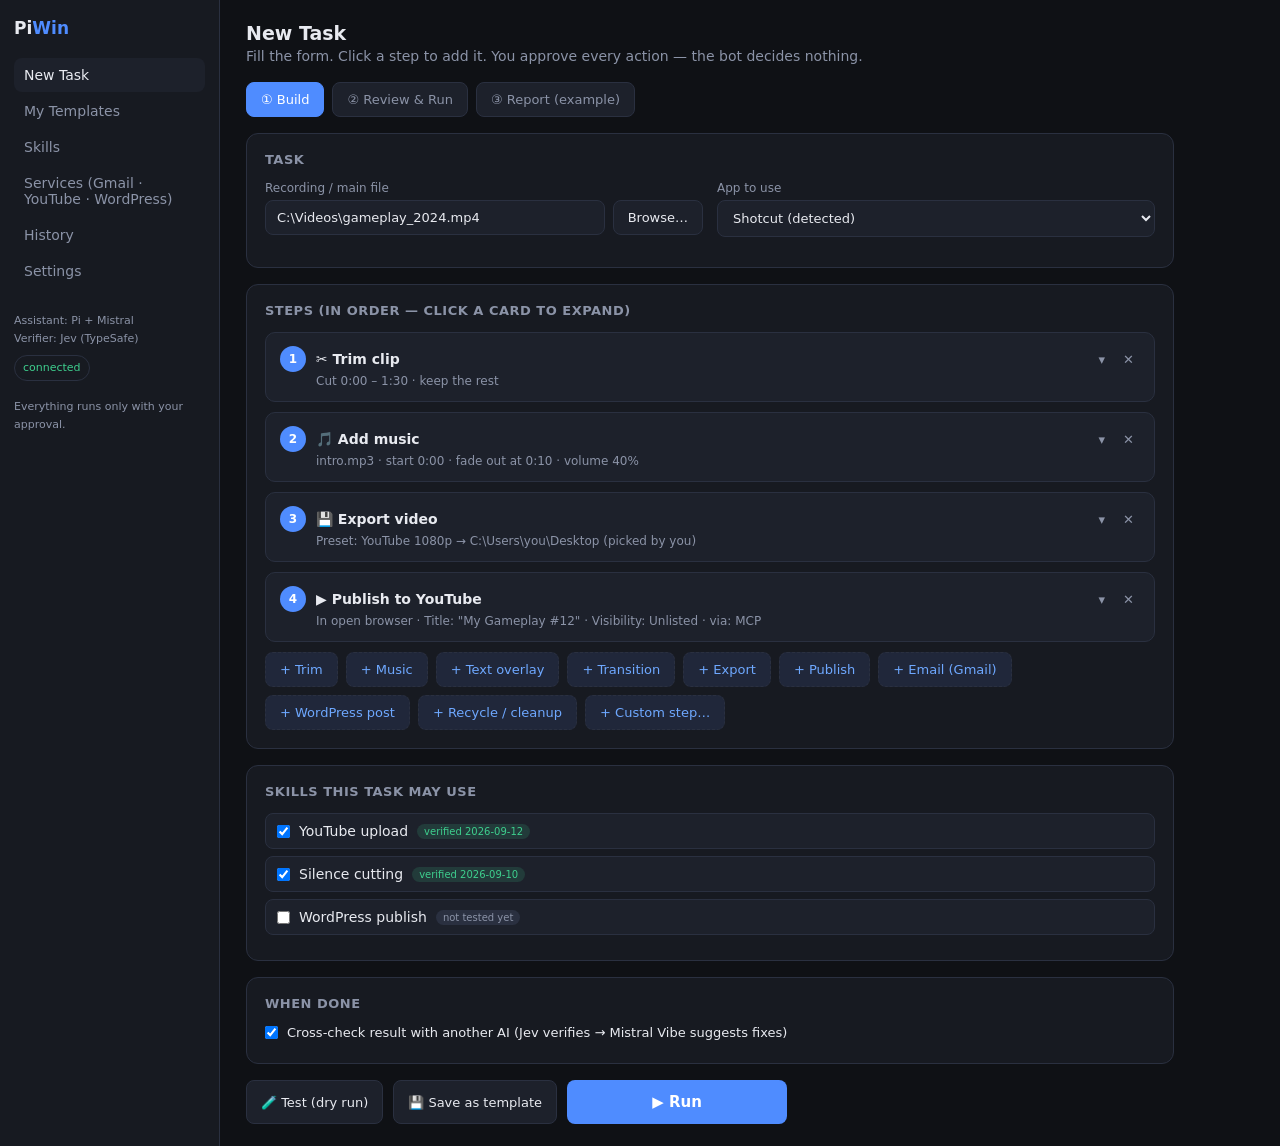
==== pi-windows-agent/mockup/index.html @ 422e1330 "Add interactive PiWin UI mockup (build / run / report tabs) Co-authored-by: sourovdeb <sourovdeb@use" ====
<!DOCTYPE html>
<html lang="en">
<head>
<meta charset="UTF-8">
<meta name="viewport" content="width=device-width, initial-scale=1.0">
<title>PiWin — UI Mockup</title>
<style>
  :root{
    --bg:#0f1115;--panel:#171a21;--card:#1d212b;--line:#2a3040;
    --txt:#e8eaf0;--mut:#8b93a7;--acc:#4f8cff;--acc2:#6ea8ff;
    --ok:#3ecf8e;--warn:#f5b83d;--bad:#ef5b5b;
  }
  *{box-sizing:border-box;margin:0;padding:0;font-family:"Segoe UI",system-ui,sans-serif}
  body{background:var(--bg);color:var(--txt);font-size:14px}
  .app{display:grid;grid-template-columns:220px 1fr;min-height:100vh}
  /* sidebar */
  .side{background:var(--panel);border-right:1px solid var(--line);padding:18px 14px}
  .logo{font-weight:700;font-size:17px;margin-bottom:20px}
  .logo span{color:var(--acc)}
  .nav a{display:block;padding:9px 10px;border-radius:8px;color:var(--mut);text-decoration:none;margin-bottom:2px}
  .nav a.on{background:var(--card);color:var(--txt)}
  .nav a:hover{color:var(--txt)}
  .foot{margin-top:24px;font-size:11px;color:var(--mut);line-height:1.6}
  .mode{display:inline-block;margin-top:8px;padding:3px 8px;border:1px solid var(--line);border-radius:20px;font-size:11px;color:var(--ok)}
  /* main */
  .main{padding:22px 26px;max-width:980px}
  h1{font-size:19px;margin-bottom:4px}
  .sub{color:var(--mut);margin-bottom:18px}
  .panel{background:var(--panel);border:1px solid var(--line);border-radius:12px;padding:18px;margin-bottom:16px}
  .panel h2{font-size:13px;text-transform:uppercase;letter-spacing:.5px;color:var(--mut);margin-bottom:14px}
  .row{display:flex;gap:14px;flex-wrap:wrap;margin-bottom:12px}
  .f{flex:1;min-width:200px}
  label{display:block;font-size:12px;color:var(--mut);margin-bottom:5px}
  input[type=text],select,textarea{width:100%;background:var(--card);border:1px solid var(--line);border-radius:8px;color:var(--txt);padding:9px 11px;font-size:13px}
  .picker{display:flex;gap:8px;align-items:center}
  .picker input{flex:1}
  button{cursor:pointer;border:none;border-radius:8px;font-size:13px;padding:9px 14px}
  .btn-sec{background:var(--card);color:var(--txt);border:1px solid var(--line)}
  .btn-acc{background:var(--acc);color:#fff;font-weight:600}
  .btn-acc.big{width:100%;padding:13px;font-size:15px}
  .btn-ok{background:var(--ok);color:#08281a;font-weight:600}
  .btn-stop{background:transparent;border:1px solid var(--bad);color:var(--bad)}
  /* steps */
  .step{background:var(--card);border:1px solid var(--line);border-radius:10px;padding:13px 14px;margin-bottom:10px}
  .step .head{display:flex;align-items:center;gap:10px}
  .num{width:26px;height:26px;border-radius:50%;background:var(--acc);color:#fff;display:flex;align-items:center;justify-content:center;font-size:12px;font-weight:700;flex-shrink:0}
  .sname{font-weight:600}
  .sdesc{color:var(--mut);font-size:12px;margin:2px 0 0 36px}
  .right{margin-left:auto;display:flex;gap:6px}
  .icon{background:transparent;border:none;color:var(--mut);font-size:13px;padding:4px 6px}
  .icon:hover{color:var(--txt)}
  .assist{margin:10px 0 0 36px;border-top:1px dashed var(--line);padding-top:10px}
  .assist .t{font-size:12px;color:var(--warn);margin-bottom:8px}
  .assist textarea{min-height:48px;font-size:12px}
  .chips{display:flex;gap:6px;flex-wrap:wrap;margin-top:8px}
  .chip{font-size:11px;padding:3px 9px;border-radius:20px;background:#232839;color:var(--mut)}
  .chip.r{color:var(--acc2);cursor:pointer}
  .steps-add{display:flex;gap:8px;flex-wrap:wrap;margin-top:4px}
  .steps-add button{background:#20273a;color:var(--acc2);border:1px dashed var(--line)}
  /* skills */
  .skill{display:flex;align-items:center;gap:9px;background:var(--card);border:1px solid var(--line);border-radius:8px;padding:9px 11px;margin-bottom:7px}
  .badge{font-size:10px;padding:2px 7px;border-radius:20px;background:rgba(62,207,142,.15);color:var(--ok)}
  .badge.none{background:#2a3040;color:var(--mut)}
  /* checklist run view */
  .run{display:none}
  .bar{position:sticky;top:0;background:var(--panel);border:1px solid var(--line);border-radius:12px;padding:12px 16px;display:flex;align-items:center;gap:12px;margin-bottom:16px;z-index:5}
  .bar .st{font-weight:600}
  .bar .prog{flex:1;height:7px;background:var(--card);border-radius:6px;overflow:hidden}
  .bar .prog i{display:block;height:100%;background:var(--acc);width:38%}
  .rstep{display:flex;align-items:center;gap:12px;background:var(--card);border:1px solid var(--line);border-radius:10px;padding:12px 14px;margin-bottom:8px}
  .dot{width:22px;height:22px;border-radius:50%;display:flex;align-items:center;justify-content:center;font-size:11px;flex-shrink:0}
  .done{background:var(--ok);color:#08281a}
  .wait{background:#2a3040;color:var(--mut)}
  .act{background:var(--acc);color:#fff;animation:pulse 1.2s infinite}
  @keyframes pulse{50%{opacity:.55}}
  .res{margin-left:auto;color:var(--mut);font-size:12px}
  .res.ok{color:var(--ok)}
  .gate{margin-left:auto}
  .confirm{background:rgba(245,184,61,.07);border:1px solid rgba(245,184,61,.4);border-radius:10px;padding:12px 14px;margin-bottom:8px;font-size:13px}
  .confirm b{color:var(--warn)}
  .report .score{font-size:26px;font-weight:700;color:var(--ok)}
  .report .grid{display:grid;grid-template-columns:1fr 1fr;gap:10px;margin:14px 0}
  .report .cell{background:var(--card);border:1px solid var(--line);border-radius:8px;padding:10px 12px;font-size:12px}
  .fix{display:flex;align-items:center;gap:10px;background:var(--card);border:1px solid var(--line);border-left:3px solid var(--warn);border-radius:8px;padding:10px 12px;margin-bottom:8px;font-size:13px}
  .tabs{display:flex;gap:8px;margin-bottom:16px}
  .tabs button{background:var(--card);border:1px solid var(--line);color:var(--mut)}
  .tabs button.on{background:var(--acc);border-color:var(--acc);color:#fff}
</style>
</head>
<body>
<div class="app">
  <div class="side">
    <div class="logo">Pi<span>Win</span></div>
    <div class="nav">
      <a href="#" class="on">New Task</a>
      <a href="#">My Templates</a>
      <a href="#">Skills</a>
      <a href="#">Services (Gmail · YouTube · WordPress)</a>
      <a href="#">History</a>
      <a href="#">Settings</a>
    </div>
    <div class="foot">
      Assistant: Pi + Mistral<br>
      Verifier: Jev (TypeSafe) <span class="mode">connected</span><br><br>
      Everything runs only with your approval.
    </div>
  </div>

  <div class="main">

  <!-- ================= BUILD TAB ================= -->
  <div id="build">
    <h1>New Task</h1>
    <div class="sub">Fill the form. Click a step to add it. You approve every action — the bot decides nothing.</div>

    <div class="tabs">
      <button class="on">① Build</button>
      <button onclick="showRun()">② Review &amp; Run</button>
      <button onclick="showReport()">③ Report (example)</button>
    </div>

    <div class="panel">
      <h2>Task</h2>
      <div class="row">
        <div class="f">
          <label>Recording / main file</label>
          <div class="picker"><input type="text" value="C:\Videos\gameplay_2024.mp4"><button class="btn-sec">Browse…</button></div>
        </div>
        <div class="f">
          <label>App to use</label>
          <select><option>Shotcut (detected)</option><option>Clipchamp (detected)</option><option>Other…</option></select>
        </div>
      </div>
    </div>

    <div class="panel">
      <h2>Steps (in order — click a card to expand)</h2>

      <div class="step">
        <div class="head"><div class="num">1</div><div><div class="sname">✂️ Trim clip</div></div>
          <div class="right"><button class="icon" onclick="tog(this)">▾</button><button class="icon">✕</button></div></div>
        <div class="sdesc">Cut 0:00 – 1:30 · keep the rest</div>
        <div class="assist" style="display:none">
          <div class="t">⚠ If there's a problem… (your references &amp; alternatives)</div>
          <textarea>Ref: screenshot of Shotcut timeline. Alt: if the clip won't split at 1:30, split at nearest keyframe.</textarea>
          <div class="chips"><span class="chip r">📎 screenshot_timeline.png</span><span class="chip r">🔗 how-to: cutting in Shotcut</span></div>
        </div>
      </div>

      <div class="step">
        <div class="head"><div class="num">2</div><div><div class="sname">🎵 Add music</div></div>
          <div class="right"><button class="icon" onclick="tog(this)">▾</button><button class="icon">✕</button></div></div>
        <div class="sdesc">intro.mp3 · start 0:00 · fade out at 0:10 · volume 40%</div>
        <div class="assist" style="display:none">
          <div class="t">⚠ If there's a problem… (your references &amp; alternatives)</div>
          <textarea>Alt: if intro.mp3 is too loud, use music_soft.mp3 instead.</textarea>
          <div class="chips"><span class="chip r">🎵 music_soft.mp3</span></div>
        </div>
      </div>

      <div class="step">
        <div class="head"><div class="num">3</div><div><div class="sname">💾 Export video</div></div>
          <div class="right"><button class="icon" onclick="tog(this)">▾</button><button class="icon">✕</button></div></div>
        <div class="sdesc">Preset: YouTube 1080p → C:\Users\you\Desktop (picked by you)</div>
        <div class="assist" style="display:none">
          <div class="t">⚠ If there's a problem…</div>
          <textarea>Alt: export 720p if export takes longer than 10 minutes.</textarea>
        </div>
      </div>

      <div class="step">
        <div class="head"><div class="num">4</div><div><div class="sname">▶ Publish to YouTube</div></div>
          <div class="right"><button class="icon" onclick="tog(this)">▾</button><button class="icon">✕</button></div></div>
        <div class="sdesc">In open browser · Title: "My Gameplay #12" · Visibility: Unlisted · via: MCP</div>
        <div class="assist" style="display:none">
          <div class="t">⚠ If there's a problem…</div>
          <textarea>Alt: if upload page is stuck, use YouTube API instead of browser.</textarea>
        </div>
      </div>

      <div class="steps-add">
        <button>+ Trim</button><button>+ Music</button><button>+ Text overlay</button><button>+ Transition</button>
        <button>+ Export</button><button>+ Publish</button><button>+ Email (Gmail)</button>
        <button>+ WordPress post</button><button>+ Recycle / cleanup</button><button>+ Custom step…</button>
      </div>
    </div>

    <div class="panel">
      <h2>Skills this task may use</h2>
      <div class="skill"><input type="checkbox" checked> <span>YouTube upload</span> <span class="badge">verified 2026-09-12</span></div>
      <div class="skill"><input type="checkbox" checked> <span>Silence cutting</span> <span class="badge">verified 2026-09-10</span></div>
      <div class="skill"><input type="checkbox"> <span>WordPress publish</span> <span class="badge none">not tested yet</span></div>
    </div>

    <div class="panel">
      <h2>When done</h2>
      <label style="display:flex;gap:9px;align-items:center;font-size:13px;color:var(--txt)">
        <input type="checkbox" checked> Cross-check result with another AI (Jev verifies → Mistral Vibe suggests fixes)
      </label>
    </div>

    <div style="display:flex;gap:10px">
      <button class="btn-sec" onclick="showRun()">🧪 Test (dry run)</button>
      <button class="btn-sec">💾 Save as template</button>
      <button class="btn-acc big" style="max-width:220px" onclick="showRun()">▶ Run</button>
    </div>
  </div>

  <!-- ================= RUN TAB ================= -->
  <div class="run" id="run">
    <h1>Review &amp; Run</h1>
    <div class="sub">Jev checked every step against your form. Red = something beyond your request — you decide.</div>

    <div class="tabs">
      <button onclick="showBuild()">① Build</button>
      <button class="on">② Review &amp; Run</button>
      <button onclick="showReport()">③ Report (example)</button>
    </div>

    <div class="confirm" style="border-color:rgba(239,91,91,.5);background:rgba(239,91,91,.07)">
      <b>Jev flag 78%:</b> Step 5 "Add end screen" — not in your form. &nbsp;
      <button class="btn-ok" style="padding:4px 10px">Keep</button>
      <button class="btn-stop" style="padding:4px 10px">Remove</button>
    </div>

    <div class="bar">
      <span class="st">Running step 2 of 5</span>
      <div class="prog"><i></i></div>
      <button class="btn-stop">⏸ Pause</button><button class="btn-stop">■ Stop</button>
    </div>

    <div class="rstep"><div class="dot done">✓</div><div>1. Trim clip — cut 0:00–1:30 in Shotcut</div><div class="res ok">done · screenshot</div></div>
    <div class="rstep"><div class="dot act">…</div><div>2. Add music — intro.mp3 at 0:00</div><div class="res">working…</div></div>
    <div class="rstep"><div class="dot wait">3</div><div>3. Export video → Desktop</div><div class="gate"><button class="btn-sec" style="padding:5px 10px">Approve</button></div></div>
    <div class="rstep"><div class="dot wait">4</div><div>4. Publish to YouTube (Unlisted)</div><div class="gate"><button class="btn-sec" style="padding:5px 10px">Approve</button></div></div>

    <div class="confirm">
      <b>Step 4 needs your confirmation:</b> "About to publish <b>My Gameplay #12</b> as <b>Unlisted</b> to your channel.
      This cannot be undone." — type the video title to confirm: <input type="text" style="width:200px;display:inline-block">
    </div>
  </div>

  <!-- ================= REPORT TAB ================= -->
  <div class="run report" id="report">
    <h1>Task Report</h1>
    <div class="sub">Everything finished — verified by Jev, fixes (if any) suggested by Mistral Vibe.</div>

    <div class="tabs">
      <button onclick="showBuild()">① Build</button>
      <button onclick="showRun()">② Review &amp; Run</button>
      <button class="on">③ Report (example)</button>
    </div>

    <div class="panel">
      <div class="score">5 / 5 steps complete ✓</div>
      <div style="color:var(--mut)">Video link: <span style="color:var(--acc2)">youtu.be/xK92jf…</span> (click to copy)</div>
      <div class="grid">
        <div class="cell"><b>Jev verification:</b><br>All requested steps completed. Nothing extra was done.<br>Confidence: 96%</div>
        <div class="cell"><b>Cross-check AI:</b><br>Mistral Vibe reviewed the run log.<br>No issues found.</div>
      </div>
    </div>

    <div class="panel">
      <h2>Fix suggestions (only if Jev flags something)</h2>
      <div class="fix">🔊 Music slightly loud at 0:45 — re-export at 35% volume? <button class="btn-ok" style="margin-left:auto;padding:5px 12px">Run fix</button><button class="btn-stop" style="padding:5px 12px">Ignore</button></div>
      <div style="color:var(--mut);font-size:12px">Fixes run as new mini-tasks — same approvals apply.</div>
    </div>
  </div>

  </div>
</div>

<script>
function tog(b){const a=b.closest('.step').querySelector('.assist');a.style.display=a.style.display==='none'?'block':'none';}
function showBuild(){document.getElementById('build').style.display='block';document.getElementById('run').style.display='none';document.getElementById('report').style.display='none';}
function showRun(){showBuild();document.getElementById('build').style.display='none';document.getElementById('run').style.display='block';}
function showReport(){showBuild();document.getElementById('build').style.display='none';document.getElementById('report').style.display='block';}
</script>
</body>
</html>
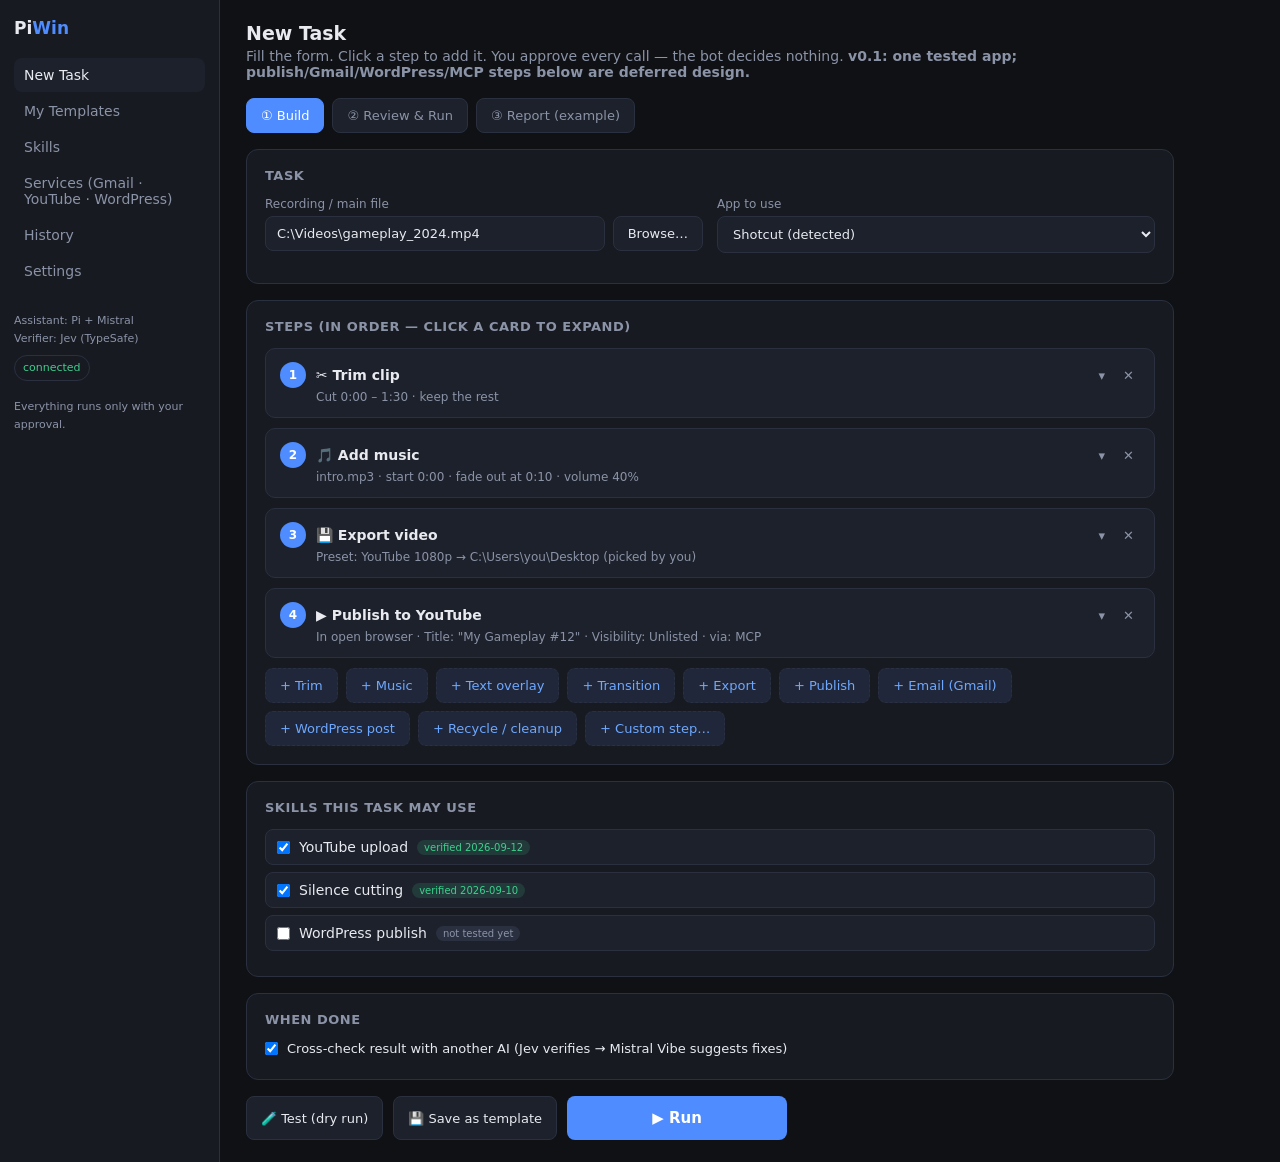
==== commit 3fb17959: "Records pass: SAFETY-DISPATCHER.md sole authority, v0.1 denies shell/write/MCP/Playwright, action cl" ====
--- a/pi-windows-agent/mockup/index.html
+++ b/pi-windows-agent/mockup/index.html
@@ -111,12 +111,12 @@
   <!-- ================= BUILD TAB ================= -->
   <div id="build">
     <h1>New Task</h1>
-    <div class="sub">Fill the form. Click a step to add it. You approve every action — the bot decides nothing.</div>
+    <div class="sub">Fill the form. Click a step to add it. You approve every call — the bot decides nothing. <b>v0.1: one tested app; publish/Gmail/WordPress/MCP steps below are deferred design.</b></div>
 
     <div class="tabs">
-      <button class="on">① Build</button>
-      <button onclick="showRun()">② Review &amp; Run</button>
-      <button onclick="showReport()">③ Report (example)</button>
+      <button data-tab="build" class="on" onclick="show('build')">① Build</button>
+      <button data-tab="run" onclick="show('run')">② Review &amp; Run</button>
+      <button data-tab="report" onclick="show('report')">③ Report (example)</button>
     </div>
 
     <div class="panel">
@@ -138,7 +138,7 @@
 
       <div class="step">
         <div class="head"><div class="num">1</div><div><div class="sname">✂️ Trim clip</div></div>
-          <div class="right"><button class="icon" onclick="tog(this)">▾</button><button class="icon">✕</button></div></div>
+          <div class="right"><button class="icon" onclick="tog(this)">▾</button><button class="icon" onclick="del(this)">✕</button></div></div>
         <div class="sdesc">Cut 0:00 – 1:30 · keep the rest</div>
         <div class="assist" style="display:none">
           <div class="t">⚠ If there's a problem… (your references &amp; alternatives)</div>
@@ -149,7 +149,7 @@
 
       <div class="step">
         <div class="head"><div class="num">2</div><div><div class="sname">🎵 Add music</div></div>
-          <div class="right"><button class="icon" onclick="tog(this)">▾</button><button class="icon">✕</button></div></div>
+          <div class="right"><button class="icon" onclick="tog(this)">▾</button><button class="icon" onclick="del(this)">✕</button></div></div>
         <div class="sdesc">intro.mp3 · start 0:00 · fade out at 0:10 · volume 40%</div>
         <div class="assist" style="display:none">
           <div class="t">⚠ If there's a problem… (your references &amp; alternatives)</div>
@@ -160,7 +160,7 @@
 
       <div class="step">
         <div class="head"><div class="num">3</div><div><div class="sname">💾 Export video</div></div>
-          <div class="right"><button class="icon" onclick="tog(this)">▾</button><button class="icon">✕</button></div></div>
+          <div class="right"><button class="icon" onclick="tog(this)">▾</button><button class="icon" onclick="del(this)">✕</button></div></div>
         <div class="sdesc">Preset: YouTube 1080p → C:\Users\you\Desktop (picked by you)</div>
         <div class="assist" style="display:none">
           <div class="t">⚠ If there's a problem…</div>
@@ -170,7 +170,7 @@
 
       <div class="step">
         <div class="head"><div class="num">4</div><div><div class="sname">▶ Publish to YouTube</div></div>
-          <div class="right"><button class="icon" onclick="tog(this)">▾</button><button class="icon">✕</button></div></div>
+          <div class="right"><button class="icon" onclick="tog(this)">▾</button><button class="icon" onclick="del(this)">✕</button></div></div>
         <div class="sdesc">In open browser · Title: "My Gameplay #12" · Visibility: Unlisted · via: MCP</div>
         <div class="assist" style="display:none">
           <div class="t">⚠ If there's a problem…</div>
@@ -179,9 +179,9 @@
       </div>
 
       <div class="steps-add">
-        <button>+ Trim</button><button>+ Music</button><button>+ Text overlay</button><button>+ Transition</button>
-        <button>+ Export</button><button>+ Publish</button><button>+ Email (Gmail)</button>
-        <button>+ WordPress post</button><button>+ Recycle / cleanup</button><button>+ Custom step…</button>
+        <button onclick="addStep(this)">+ Trim</button><button onclick="addStep(this)">+ Music</button><button onclick="addStep(this)">+ Text overlay</button><button onclick="addStep(this)">+ Transition</button>
+        <button onclick="addStep(this)">+ Export</button><button onclick="addStep(this)">+ Publish</button><button onclick="addStep(this)">+ Email (Gmail)</button>
+        <button onclick="addStep(this)">+ WordPress post</button><button onclick="addStep(this)">+ Recycle / cleanup</button><button onclick="addStep(this)">+ Custom step…</button>
       </div>
     </div>
 
@@ -212,27 +212,27 @@
     <div class="sub">Jev checked every step against your form. Red = something beyond your request — you decide.</div>
 
     <div class="tabs">
-      <button onclick="showBuild()">① Build</button>
-      <button class="on">② Review &amp; Run</button>
-      <button onclick="showReport()">③ Report (example)</button>
+      <button data-tab="build" onclick="show('build')">① Build</button>
+      <button data-tab="run" class="on" onclick="show('run')">② Review &amp; Run</button>
+      <button data-tab="report" onclick="show('report')">③ Report (example)</button>
     </div>
 
     <div class="confirm" style="border-color:rgba(239,91,91,.5);background:rgba(239,91,91,.07)">
-      <b>Jev flag 78%:</b> Step 5 "Add end screen" — not in your form. &nbsp;
-      <button class="btn-ok" style="padding:4px 10px">Keep</button>
-      <button class="btn-stop" style="padding:4px 10px">Remove</button>
+      <b>Jev flag 78%:</b> Step 5 "Add end screen" was not in your form — steps you did not ask for are <b>removed by default</b>. To keep it, edit the form so it is explicitly yours. &nbsp;
+      <button class="btn-ok" style="padding:4px 10px" onclick="this.closest('.confirm').remove()">Remove (default)</button>
+      <button class="btn-stop" style="padding:4px 10px">Edit form to keep it</button>
     </div>
 
     <div class="bar">
-      <span class="st">Running step 2 of 5</span>
+      <span class="st">Running step 2 of 5 (steps 3–4 not started: each call needs your approval)</span>
       <div class="prog"><i></i></div>
       <button class="btn-stop">⏸ Pause</button><button class="btn-stop">■ Stop</button>
     </div>
 
     <div class="rstep"><div class="dot done">✓</div><div>1. Trim clip — cut 0:00–1:30 in Shotcut</div><div class="res ok">done · screenshot</div></div>
     <div class="rstep"><div class="dot act">…</div><div>2. Add music — intro.mp3 at 0:00</div><div class="res">working…</div></div>
-    <div class="rstep"><div class="dot wait">3</div><div>3. Export video → Desktop</div><div class="gate"><button class="btn-sec" style="padding:5px 10px">Approve</button></div></div>
-    <div class="rstep"><div class="dot wait">4</div><div>4. Publish to YouTube (Unlisted)</div><div class="gate"><button class="btn-sec" style="padding:5px 10px">Approve</button></div></div>
+    <div class="rstep"><div class="dot wait">3</div><div>3. Export video → Desktop</div><div class="res"></div><div class="gate"><button class="btn-sec" style="padding:5px 10px" onclick="approve(this)">Approve</button></div></div>
+    <div class="rstep"><div class="dot wait">4</div><div>4. Publish to YouTube (Unlisted)</div><div class="res"></div><div class="gate"><button class="btn-sec" style="padding:5px 10px" onclick="approve(this)">Approve</button></div></div>
 
     <div class="confirm">
       <b>Step 4 needs your confirmation:</b> "About to publish <b>My Gameplay #12</b> as <b>Unlisted</b> to your channel.
@@ -246,9 +246,9 @@
     <div class="sub">Everything finished — verified by Jev, fixes (if any) suggested by Mistral Vibe.</div>
 
     <div class="tabs">
-      <button onclick="showBuild()">① Build</button>
-      <button onclick="showRun()">② Review &amp; Run</button>
-      <button class="on">③ Report (example)</button>
+      <button data-tab="build" onclick="show('build')">① Build</button>
+      <button data-tab="run" onclick="show('run')">② Review &amp; Run</button>
+      <button data-tab="report" class="on" onclick="show('report')">③ Report (example)</button>
     </div>
 
     <div class="panel">
@@ -272,9 +272,19 @@
 
 <script>
 function tog(b){const a=b.closest('.step').querySelector('.assist');a.style.display=a.style.display==='none'?'block':'none';}
-function showBuild(){document.getElementById('build').style.display='block';document.getElementById('run').style.display='none';document.getElementById('report').style.display='none';}
-function showRun(){showBuild();document.getElementById('build').style.display='none';document.getElementById('run').style.display='block';}
-function showReport(){showBuild();document.getElementById('build').style.display='none';document.getElementById('report').style.display='block';}
+function del(b){if(confirm('Remove this step from the task?'))b.closest('.step').remove();renumber();}
+let stepno=5;
+function addStep(b){stepno++;const d=document.createElement('div');d.className='step';d.innerHTML='<div class="head"><div class="num">'+stepno+'</div><div><div class="sname">'+b.textContent.replace('+ ','')+'</div></div><div class="right"><button class="icon" onclick="tog(this)">▾</button><button class="icon" onclick="del(this)">✕</button></div></div><div class="sdesc">(new step — fill its fields)</div><div class="assist" style="display:none"><div class="t">⚠ If there\'s a problem… (your references &amp; alternatives)</div><textarea></textarea></div>';
+document.querySelector('.panel .step').parentNode.insertBefore(d,document.querySelector('.steps-add'));
+renumber();}
+function renumber(){document.querySelectorAll('.step .num').forEach((n,i)=>n.textContent=i+1);}
+function approve(b){const r=b.closest('.rstep');const gate=b.parentNode;const res=r.querySelector('.res');gate.remove();if(res){res.className='res ok';res.textContent='approved — waiting';}}
+const TABS=[['build','① Build'],['run','② Review & Run'],['report','③ Report (example)']];
+function show(id){['build','run','report'].forEach(x=>document.getElementById(x).style.display=x===id?'block':'none');
+document.querySelectorAll('.tabs').forEach(t=>{[...t.children].forEach((btn,i)=>btn.classList.toggle('on',t.children[i].dataset.tab===id));});}
+function showBuild(){show('build')}
+function showRun(){show('run')}
+function showReport(){show('report')}
 </script>
 </body>
 </html>
